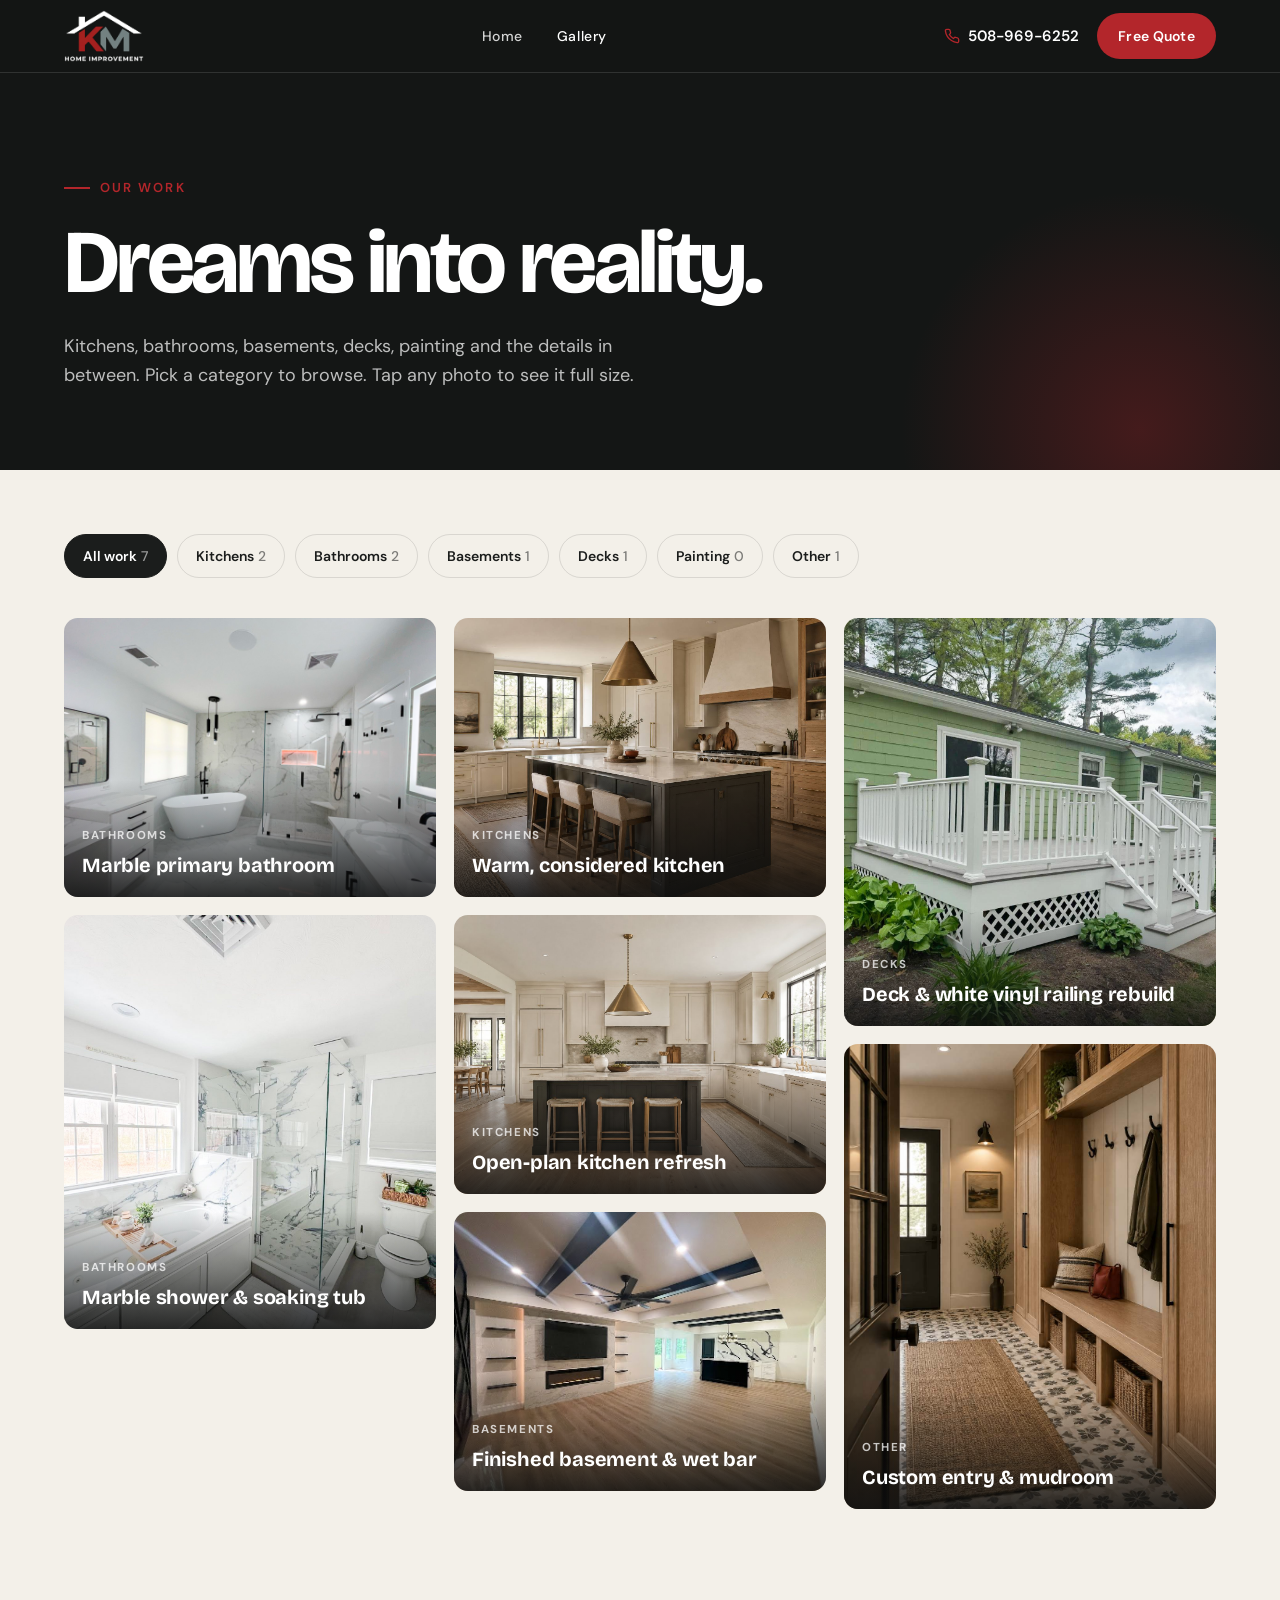
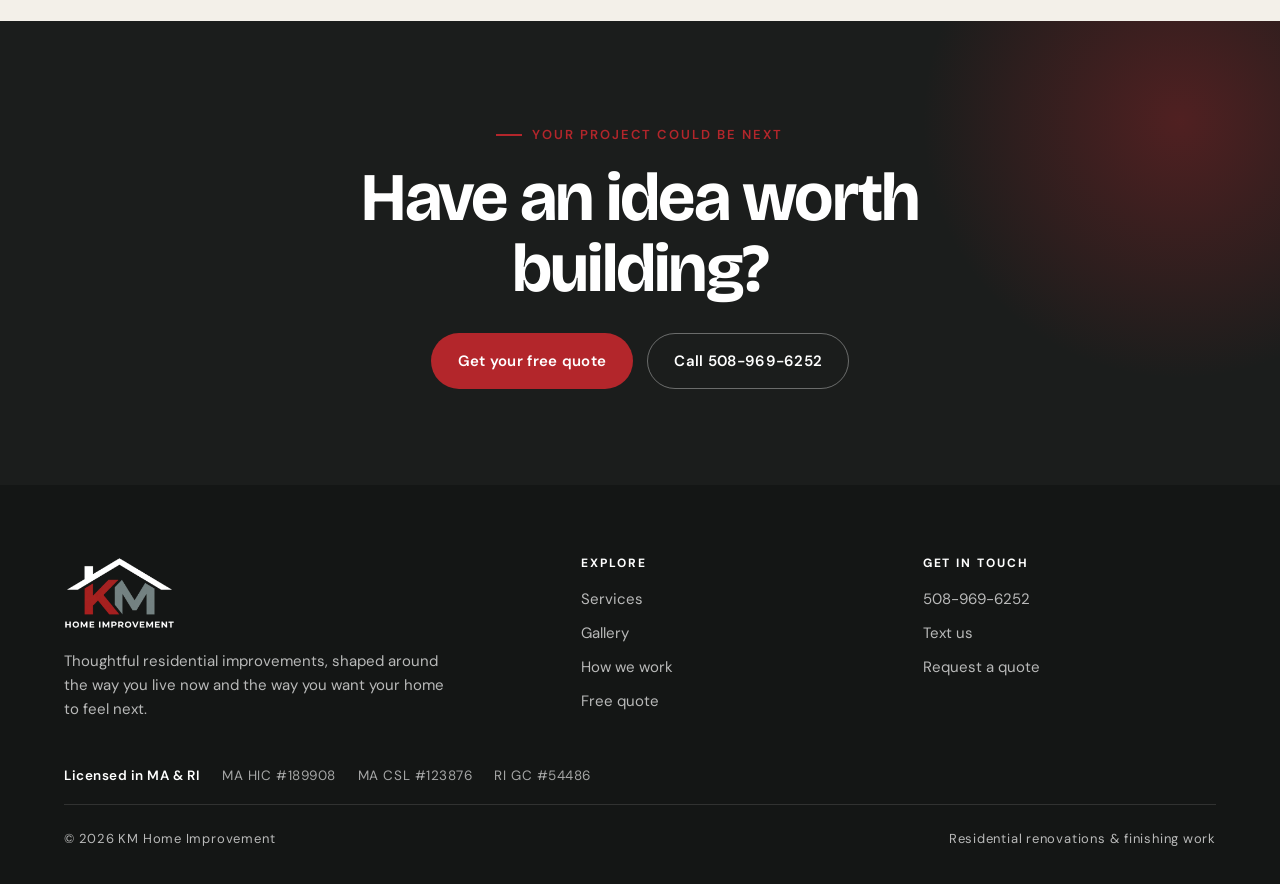
==== gallery.html @ 8348d156 "Add MA HIC/CSL and RI GC license numbers Co-Authored-By: Claude Opus 5.5 <noreply@anthropic.com> Cla" ====
<!doctype html>
<html lang="en">
<head>
  <meta charset="utf-8">
  <meta name="viewport" content="width=device-width, initial-scale=1">
  <title>Gallery | KM Home Improvement</title>
  <meta name="description" content="Our work: kitchens, bathrooms, basements, decks, painting and more by KM Home Improvement. Call 508-969-6252 for a free quote.">
  <meta property="og:title" content="Our Work | KM Home Improvement">
  <meta property="og:image" content="/images/kitchen.jpg">
  <meta name="theme-color" content="#141615">
  <link rel="icon" type="image/png" href="/images/favicon.png">
  <link rel="preconnect" href="https://fonts.googleapis.com">
  <link rel="preconnect" href="https://fonts.gstatic.com" crossorigin>
  <link href="https://fonts.googleapis.com/css2?family=Bricolage+Grotesque:opsz,wght@12..96,600;12..96,700&family=DM+Sans:opsz,wght@9..40,400;9..40,500;9..40,600;9..40,700&display=swap" rel="stylesheet">
  <link rel="stylesheet" href="/css/style.css?v=1103150948">
</head>
<body>

<header class="site-header always-solid">
  <div class="wrap nav">
    <a class="brand" href="/" aria-label="KM Home Improvement — home"><img src="/images/logo.png" alt="KM Home Improvement" width="760" height="493"></a>
    <ul class="nav-links">
      <li><a href="/">Home</a></li>
      <li><a href="/gallery" aria-current="page">Gallery</a></li>
    </ul>
    <div class="nav-cta">
      <a class="nav-phone" href="tel:+15089696252">
        <svg viewBox="0 0 24 24" fill="none" stroke="currentColor" stroke-width="2" stroke-linecap="round" stroke-linejoin="round"><path d="M22 16.9v3a2 2 0 0 1-2.2 2 19.8 19.8 0 0 1-8.6-3.1 19.5 19.5 0 0 1-6-6A19.8 19.8 0 0 1 2.1 4.2 2 2 0 0 1 4.1 2h3a2 2 0 0 1 2 1.7c.1.9.4 1.8.7 2.7a2 2 0 0 1-.5 2.1L8 9.8a16 16 0 0 0 6 6l1.3-1.3a2 2 0 0 1 2.1-.4c.9.3 1.8.6 2.7.7a2 2 0 0 1 1.7 2z"/></svg>
        <span>508-969-6252</span>
      </a>
      <a class="btn btn-red" href="/#quote">Free Quote</a>
    </div>
    <button class="menu-toggle" aria-label="Open menu" aria-expanded="false">
      <svg viewBox="0 0 24 24" fill="none" stroke="currentColor" stroke-width="2" stroke-linecap="round"><path d="M4 7h16M4 12h16M4 17h16"/></svg>
    </button>
  </div>
</header>

<main>
  <section class="page-hero">
    <div class="wrap">
      <span class="eyebrow">Our Work</span>
      <h1>Dreams into reality.</h1>
      <p>Kitchens, bathrooms, basements, decks, painting and the details in between. Pick a category to browse. Tap any photo to see it full size.</p>
    </div>
  </section>

  <section class="section" style="padding-top:64px">
    <div class="wrap">
      <div class="filters" id="filters" role="group" aria-label="Filter by project type"></div>
      <div class="gallery-grid" id="gallery-grid"></div>
    </div>
  </section>


  <section class="section quote" style="padding:96px 0">
    <div class="wrap" style="text-align:center;position:relative">
      <span class="eyebrow">Your Project Could Be Next</span>
      <h2 style="margin:16px auto 28px;max-width:16ch">Have an idea worth building?</h2>
      <div style="display:flex;gap:14px;justify-content:center;flex-wrap:wrap">
        <a class="btn btn-red" href="/#quote">Get your free quote</a>
        <a class="btn btn-ghost" href="tel:+15089696252">Call 508-969-6252</a>
      </div>
    </div>
  </section>
</main>

<footer class="site-footer">
  <div class="wrap">
    <div class="footer-grid">
      <div>
        <img src="/images/logo.png" alt="KM Home Improvement" width="760" height="493" loading="lazy">
        <p style="max-width:38ch">Thoughtful residential improvements, shaped around the way you live now and the way you want your home to feel next.</p>
      </div>
      <div>
        <h4>Explore</h4>
        <ul>
          <li><a href="/#services">Services</a></li>
          <li><a href="/gallery">Gallery</a></li>
          <li><a href="/#process">How we work</a></li>
          <li><a href="/#quote">Free quote</a></li>
        </ul>
      </div>
      <div>
        <h4>Get in touch</h4>
        <ul>
          <li><a href="tel:+15089696252">508-969-6252</a></li>
          <li><a href="sms:+15089696252">Text us</a></li>
          <li><a href="/#quote">Request a quote</a></li>
        </ul>
      </div>
    </div>
    <div class="footer-licenses">
      <span><strong>Licensed in MA &amp; RI</strong></span>
      <span>MA HIC #189908</span>
      <span>MA CSL #123876</span>
      <span>RI GC #54486</span>
    </div>
    <div class="footer-bottom">
      <span>&copy; <span data-year>2026</span> KM Home Improvement</span>
      <span>Residential renovations &amp; finishing work</span>
    </div>
  </div>
</footer>

<div class="mobile-bar">
  <a class="btn btn-ghost" href="tel:+15089696252">Call now</a>
  <a class="btn btn-red" href="/#quote">Free quote</a>
</div>

<div class="lightbox" id="lightbox" role="dialog" aria-modal="true" aria-label="Photo viewer">
  <button class="lb-btn lb-close" aria-label="Close"><svg viewBox="0 0 24 24" fill="none" stroke="currentColor" stroke-width="2" stroke-linecap="round"><path d="M6 6l12 12M18 6L6 18"/></svg></button>
  <button class="lb-btn lb-prev" aria-label="Previous photo"><svg viewBox="0 0 24 24" fill="none" stroke="currentColor" stroke-width="2" stroke-linecap="round" stroke-linejoin="round"><path d="M15 6l-6 6 6 6"/></svg></button>
  <figure><img src="" alt=""><figcaption></figcaption></figure>
  <button class="lb-btn lb-next" aria-label="Next photo"><svg viewBox="0 0 24 24" fill="none" stroke="currentColor" stroke-width="2" stroke-linecap="round" stroke-linejoin="round"><path d="M9 6l6 6-6 6"/></svg></button>
</div>

<script src="/js/site.js?v=1103150948"></script>
<script src="/js/gallery.js?v=1103150948"></script>
</body>
</html>
---- css/style.css ----
/* KM Home Improvement — shared styles */
:root {
  --ink: #1b1d1c;
  --ink-2: #2a2d2b;
  --charcoal: #141615;
  --cream: #f3f0e9;
  --cream-2: #e9e4d9;
  --paper: #fbfaf6;
  --red: #b3262b;
  --red-dark: #8f1d21;
  --steel: #6e7976;
  --muted: #5d625f;
  --line: rgba(27, 29, 28, 0.12);
  --line-dark: rgba(255, 255, 255, 0.12);
  --radius: 14px;
  --radius-lg: 22px;
  --shadow: 0 18px 40px -18px rgba(20, 22, 21, 0.35);
  --display: "Bricolage Grotesque", ui-sans-serif, system-ui, sans-serif;
  --body: "DM Sans", ui-sans-serif, system-ui, sans-serif;
  --wrap: 1200px;
}

*, *::before, *::after { box-sizing: border-box; }
html { scroll-behavior: smooth; -webkit-text-size-adjust: 100%; }
body {
  margin: 0;
  font-family: var(--body);
  font-size: 17px;
  line-height: 1.6;
  color: var(--ink);
  background: var(--cream);
  -webkit-font-smoothing: antialiased;
}
img { max-width: 100%; display: block; }
a { color: inherit; }
h1, h2, h3, h4 { font-family: var(--display); line-height: 1.05; letter-spacing: -0.025em; margin: 0; font-weight: 700; }
p { margin: 0; }
button { font: inherit; }
:focus-visible { outline: 3px solid var(--red); outline-offset: 3px; border-radius: 4px; }

.wrap { width: 100%; max-width: var(--wrap); margin: 0 auto; padding: 0 24px; }
.eyebrow {
  display: inline-flex; align-items: center; gap: 10px;
  font-size: 13px; font-weight: 600; letter-spacing: 0.16em; text-transform: uppercase;
  color: var(--red);
}
.eyebrow::before { content: ""; width: 26px; height: 2px; background: currentColor; }
.section { padding: 112px 0; }
.section-head { display: flex; justify-content: space-between; align-items: end; gap: 32px; margin-bottom: 56px; flex-wrap: wrap; }
.section-head h2 { font-size: clamp(36px, 5vw, 60px); margin-top: 14px; max-width: 14ch; }
.section-head p { max-width: 42ch; color: var(--muted); }
.accent { color: var(--red); }

/* Buttons */
.btn {
  display: inline-flex; align-items: center; justify-content: center; gap: 10px;
  padding: 15px 26px; border-radius: 999px; border: 1.5px solid transparent;
  font-weight: 600; font-size: 15px; letter-spacing: 0.02em; text-decoration: none;
  cursor: pointer; transition: background .2s, color .2s, border-color .2s, transform .2s;
  white-space: nowrap;
}
.btn:hover { transform: translateY(-1px); }
.btn svg { width: 18px; height: 18px; flex-shrink: 0; }
.btn-red { background: var(--red); color: #fff; }
.btn-red:hover { background: var(--red-dark); }
.btn-ghost { border-color: rgba(255,255,255,.35); color: #fff; }
.btn-ghost:hover { border-color: #fff; background: rgba(255,255,255,.08); }
.btn-dark { background: var(--ink); color: #fff; }
.btn-dark:hover { background: #000; }
.btn-line { border-color: var(--ink); color: var(--ink); }
.btn-line:hover { background: var(--ink); color: #fff; }

/* Header */
.site-header {
  position: fixed; inset: 0 0 auto 0; z-index: 50;
  transition: background .3s, box-shadow .3s, padding .3s;
  padding: 18px 0;
}
.site-header.solid, .site-header.always-solid {
  background: rgba(20, 22, 21, 0.94);
  backdrop-filter: blur(10px); -webkit-backdrop-filter: blur(10px);
  box-shadow: 0 1px 0 var(--line-dark);
  padding: 10px 0;
}
.nav { display: flex; align-items: center; justify-content: space-between; gap: 24px; }
.brand { display: flex; align-items: center; text-decoration: none; }
.brand img { height: 52px; width: auto; }
.nav-links { display: flex; align-items: center; gap: 34px; list-style: none; margin: 0; padding: 0; }
.nav-links a {
  color: rgba(255,255,255,.82); text-decoration: none; font-size: 14px; font-weight: 500;
  letter-spacing: .04em; transition: color .2s;
}
.nav-links a:hover, .nav-links a[aria-current="page"] { color: #fff; }
.nav-cta { display: flex; align-items: center; gap: 18px; }
.nav-phone { color: #fff; text-decoration: none; font-weight: 600; font-size: 15px; display: flex; align-items: center; gap: 8px; }
.nav-phone svg { width: 16px; height: 16px; color: var(--red); }
.nav-cta .btn { padding: 11px 20px; font-size: 14px; }
.menu-toggle {
  display: none; background: none; border: 0; color: #fff; padding: 8px; cursor: pointer;
}
.menu-toggle svg { width: 28px; height: 28px; }

/* Hero */
.hero {
  position: relative; min-height: clamp(640px, 56.25vw, 100svh); display: flex; align-items: flex-end;
  color: #fff; background: var(--charcoal); overflow: hidden; isolation: isolate;
}
.hero-bg { position: absolute; inset: 0; z-index: -2; }
.hero-bg { background: #000 url(/images/film-poster.jpg) center / cover no-repeat; }
.hero-video { width: 100%; height: 100%; object-fit: cover; object-position: 50% 50%; display: block; filter: brightness(.82) saturate(.85); }
.hero::before {
  content: ""; position: absolute; inset: 0; z-index: -1;
  background:
    linear-gradient(90deg, rgba(14,15,15,.9) 0%, rgba(14,15,15,.72) 40%, rgba(14,15,15,.25) 75%, rgba(14,15,15,.15) 100%),
    linear-gradient(0deg, rgba(14,15,15,.9) 0%, rgba(14,15,15,0) 45%),
    linear-gradient(180deg, rgba(14,15,15,.6) 0%, rgba(14,15,15,0) 20%),
    rgba(14,15,15,.25);
  pointer-events: none;
}
.hero-inner { padding-top: 160px; padding-bottom: 56px; position: relative; z-index: 1; }
.hero h1 { font-size: clamp(44px, 7vw, 100px); max-width: 12.5ch; margin: 22px 0 26px; letter-spacing: -0.04em; }
.hero-lede { font-size: clamp(17px, 1.6vw, 20px); max-width: 46ch; color: rgba(255,255,255,.8); }
.hero-actions { display: flex; flex-wrap: wrap; gap: 14px; margin-top: 38px; }
.hero-strip {
  margin-top: 72px; padding-top: 26px; border-top: 1px solid var(--line-dark);
  display: grid; grid-template-columns: repeat(5, 1fr); gap: 16px;
}
.hero-strip span { font-size: 13px; font-weight: 600; letter-spacing: .14em; text-transform: uppercase; color: rgba(255,255,255,.7); display: flex; align-items: center; gap: 10px; }
.hero-strip span::before { content: ""; width: 6px; height: 6px; background: var(--red); transform: rotate(45deg); flex-shrink: 0; }

/* Services */
.services { background: var(--cream); }
.service-grid { display: grid; grid-template-columns: repeat(3, 1fr); gap: 22px; }
.service {
  position: relative; border-radius: var(--radius-lg); overflow: hidden; background: var(--ink);
  color: #fff; min-height: 420px; display: flex; flex-direction: column; justify-content: flex-end;
  text-decoration: none; isolation: isolate;
}
.service img { position: absolute; inset: 0; width: 100%; height: 100%; object-fit: cover; z-index: -2; transition: transform .7s cubic-bezier(.2,.7,.2,1); }
.service::after { content: ""; position: absolute; inset: 0; z-index: -1; background: linear-gradient(0deg, rgba(14,15,15,.92) 0%, rgba(14,15,15,.35) 55%, rgba(14,15,15,.05) 100%); }
.service:hover img { transform: scale(1.06); }
.service-body { padding: 28px; }
.service-num { font-family: var(--display); font-size: 13px; color: #fff; font-weight: 700; letter-spacing: .12em; display: inline-flex; align-items: center; gap: 8px; }
.service-num::before { content: ""; width: 18px; height: 2px; background: var(--red); }
.service h3 { font-size: 28px; margin: 8px 0 10px; }
.service p { color: rgba(255,255,255,.78); font-size: 15.5px; max-width: 34ch; }
.service-noimg { background: var(--ink-2); }
.service-noimg::before {
  content: ""; position: absolute; inset: 0; z-index: -1; opacity: .5;
  background-image: repeating-linear-gradient(135deg, rgba(255,255,255,.05) 0 1px, transparent 1px 22px);
}
.service-noimg .service-icon { position: absolute; top: 28px; left: 28px; width: 52px; height: 52px; border-radius: 50%; background: var(--red); display: grid; place-items: center; }
.service-noimg .service-icon svg { width: 24px; height: 24px; }

/* Before / after */
.transform { background: var(--charcoal); color: #fff; }
.transform .section-head p { color: rgba(255,255,255,.7); }
.ba-grid { display: grid; grid-template-columns: 1.35fr 1fr; gap: 56px; align-items: center; }
.ba {
  position: relative; aspect-ratio: 4 / 3; border-radius: var(--radius-lg); overflow: hidden;
  user-select: none; -webkit-user-select: none; touch-action: pan-y; background: #000;
  --pos: 50%;
}
.ba img { position: absolute; inset: 0; width: 100%; height: 100%; object-fit: cover; pointer-events: none; }
.ba .ba-after { clip-path: inset(0 0 0 var(--pos)); }
.ba-handle {
  position: absolute; top: 0; bottom: 0; left: var(--pos); width: 2px; background: #fff;
  transform: translateX(-1px); pointer-events: none;
}
.ba-knob {
  position: absolute; top: 50%; left: 50%; width: 52px; height: 52px; border-radius: 50%;
  transform: translate(-50%, -50%); background: var(--red); display: grid; place-items: center;
  box-shadow: 0 6px 22px rgba(0,0,0,.4);
}
.ba-knob svg { width: 24px; height: 24px; color: #fff; }
.ba-label {
  position: absolute; top: 18px; padding: 6px 12px; border-radius: 999px; font-size: 12px; font-weight: 700;
  letter-spacing: .14em; text-transform: uppercase; background: rgba(14,15,15,.7); color: #fff; pointer-events: none;
}
.ba-label.before { left: 18px; }
.ba-label.after { right: 18px; background: var(--red); }
.ba input[type=range] {
  position: absolute; inset: 0; width: 100%; height: 100%; opacity: 0; cursor: ew-resize; margin: 0;
}
.ba-copy h3 { font-size: clamp(30px, 3.4vw, 44px); margin: 16px 0 18px; }
.ba-copy p { color: rgba(255,255,255,.72); margin-bottom: 28px; }
.ba-copy ul { list-style: none; padding: 0; margin: 0 0 34px; display: grid; gap: 12px; }
.ba-copy li { display: flex; gap: 12px; align-items: flex-start; color: rgba(255,255,255,.88); }
.ba-copy li svg { width: 20px; height: 20px; color: var(--red); flex-shrink: 0; margin-top: 3px; }

/* Process */
.process { background: var(--paper); }
.steps { display: grid; grid-template-columns: repeat(4, 1fr); gap: 0; border-top: 1px solid var(--line); }
.step { padding: 34px 28px 10px 0; position: relative; }
.step + .step { padding-left: 28px; border-left: 1px solid var(--line); }
.step-num { font-family: var(--display); font-size: 64px; font-weight: 700; color: var(--cream-2); line-height: 1; letter-spacing: -0.04em; }
.step h3 { font-size: 22px; margin: 18px 0 10px; }
.step p { color: var(--muted); font-size: 15.5px; }

/* Work strip */
.work-strip { background: var(--cream); }
.work-grid { display: grid; grid-template-columns: 2fr 1fr 1fr; grid-template-rows: 260px 260px; gap: 16px; }
.work-grid a { position: relative; border-radius: var(--radius); overflow: hidden; display: block; }
.work-grid a:first-child { grid-row: span 2; }
.work-grid img { width: 100%; height: 100%; object-fit: cover; transition: transform .7s cubic-bezier(.2,.7,.2,1); }
.work-grid a:hover img { transform: scale(1.05); }
.work-grid span {
  position: absolute; left: 14px; bottom: 14px; padding: 7px 13px; border-radius: 999px;
  background: rgba(251,250,246,.94); font-size: 12.5px; font-weight: 700; letter-spacing: .1em; text-transform: uppercase;
}

/* Quote */
.quote { background: var(--ink); color: #fff; position: relative; overflow: hidden; }
.quote::before {
  content: ""; position: absolute; right: -180px; top: -180px; width: 560px; height: 560px; border-radius: 50%;
  background: radial-gradient(circle, rgba(179,38,43,.35), transparent 65%);
}
.quote-grid { display: grid; grid-template-columns: 1fr 1.1fr; gap: 72px; position: relative; }
.quote h2 { font-size: clamp(40px, 5.4vw, 68px); margin: 16px 0 22px; max-width: 12ch; }
.quote-lede { color: rgba(255,255,255,.72); max-width: 40ch; margin-bottom: 40px; }
.contact-list { display: grid; gap: 14px; }
.contact-item {
  display: flex; align-items: center; gap: 16px; padding: 18px 20px; border-radius: var(--radius);
  border: 1px solid var(--line-dark); text-decoration: none; transition: border-color .2s, background .2s;
}
a.contact-item:hover { border-color: rgba(255,255,255,.4); background: rgba(255,255,255,.04); }
.contact-icon { width: 46px; height: 46px; border-radius: 50%; background: var(--red); display: grid; place-items: center; flex-shrink: 0; }
.contact-icon svg { width: 20px; height: 20px; }
.contact-item small { display: block; font-size: 12px; letter-spacing: .14em; text-transform: uppercase; color: rgba(255,255,255,.55); font-weight: 600; }
.contact-item strong { font-size: 19px; font-weight: 600; }

.form-card { background: var(--paper); color: var(--ink); border-radius: var(--radius-lg); padding: 38px; box-shadow: var(--shadow); }
.form-card h3 { font-size: 26px; margin-bottom: 6px; }
.form-card > p { color: var(--muted); font-size: 15px; margin-bottom: 26px; }
.form-row { display: grid; grid-template-columns: 1fr 1fr; gap: 14px; }
.field { display: grid; gap: 6px; margin-bottom: 14px; }
.field label { font-size: 13px; font-weight: 600; letter-spacing: .04em; }
.field input, .field select, .field textarea {
  font: inherit; font-size: 16px; padding: 13px 14px; border-radius: 10px; border: 1.5px solid var(--line);
  background: #fff; color: var(--ink); width: 100%; transition: border-color .2s;
}
.field textarea { min-height: 120px; resize: vertical; }
.field input:focus, .field select:focus, .field textarea:focus { outline: none; border-color: var(--red); }
.form-card .btn { width: 100%; margin-top: 6px; padding: 17px; }
.form-note { font-size: 13px; color: var(--muted); margin-top: 14px; text-align: center; }
.form-status { margin-top: 14px; padding: 14px; border-radius: 10px; background: var(--cream); font-size: 15px; display: none; }
.form-status.show { display: block; }

/* Footer */
.site-footer { background: var(--charcoal); color: rgba(255,255,255,.7); padding: 72px 0 34px; font-size: 15px; }
.footer-grid { display: grid; grid-template-columns: 1.6fr 1fr 1fr; gap: 48px; }
.footer-grid img { height: 72px; width: auto; margin-bottom: 20px; }
.footer-grid h4 { font-family: var(--body); font-size: 12px; letter-spacing: .16em; text-transform: uppercase; color: #fff; margin-bottom: 18px; font-weight: 700; }
.footer-grid ul { list-style: none; margin: 0; padding: 0; display: grid; gap: 10px; }
.footer-grid a { text-decoration: none; transition: color .2s; }
.footer-grid a:hover { color: #fff; }
.footer-bottom { margin-top: 56px; padding-top: 24px; border-top: 1px solid var(--line-dark); display: flex; justify-content: space-between; gap: 16px; flex-wrap: wrap; font-size: 13px; letter-spacing: .06em; }

/* Sticky mobile call bar */
.mobile-bar { display: none; }

/* Page hero (gallery) */
.page-hero { background: var(--charcoal); color: #fff; padding: 170px 0 80px; position: relative; overflow: hidden; }
.page-hero::after {
  content: ""; position: absolute; right: -120px; bottom: -220px; width: 520px; height: 520px; border-radius: 50%;
  background: radial-gradient(circle, rgba(179,38,43,.3), transparent 65%);
}
.page-hero h1 { font-size: clamp(48px, 7vw, 96px); margin: 18px 0 22px; letter-spacing: -0.04em; }
.page-hero p { color: rgba(255,255,255,.72); max-width: 52ch; font-size: 18px; }

/* Gallery */
.filters { display: flex; flex-wrap: wrap; gap: 10px; margin-bottom: 40px; }
.filter {
  border: 1.5px solid var(--line); background: transparent; padding: 10px 18px; border-radius: 999px;
  font-size: 14px; font-weight: 600; cursor: pointer; color: var(--ink); transition: all .2s;
}
.filter:hover { border-color: var(--ink); }
.filter[aria-pressed="true"] { background: var(--ink); border-color: var(--ink); color: #fff; }
.filter .count { opacity: .55; margin-left: 4px; font-weight: 500; }
.gallery-grid { columns: 3 320px; column-gap: 18px; }
.g-item {
  break-inside: avoid; margin: 0 0 18px; border-radius: var(--radius); overflow: hidden; position: relative;
  background: var(--ink); cursor: zoom-in; display: block; width: 100%; border: 0; padding: 0; text-align: left;
}
.g-item img { width: 100%; height: auto; transition: transform .7s cubic-bezier(.2,.7,.2,1), opacity .3s; }
.g-item:hover img { transform: scale(1.04); opacity: .9; }
.g-cap {
  position: absolute; left: 0; right: 0; bottom: 0; padding: 40px 18px 16px; color: #fff;
  background: linear-gradient(0deg, rgba(14,15,15,.85), transparent);
}
.g-cap small { font-size: 11.5px; letter-spacing: .14em; text-transform: uppercase; color: rgba(255,255,255,.75); font-weight: 700; }
.g-cap strong { display: block; font-family: var(--display); font-size: 20px; letter-spacing: -0.01em; margin-top: 2px; }
.g-empty {
  break-inside: avoid; margin: 0 0 18px; border-radius: var(--radius); border: 1.5px dashed rgba(27,29,28,.25);
  padding: 44px 26px; text-align: center; color: var(--muted); background: var(--paper);
}
.g-empty strong { display: block; font-family: var(--display); color: var(--ink); font-size: 22px; margin-bottom: 6px; }
.g-empty svg { width: 36px; height: 36px; color: var(--red); margin: 0 auto 14px; }
.ba-section { background: var(--paper); }
.ba-pair { display: grid; grid-template-columns: 1fr 1fr; gap: 28px; }
.ba-pair h3 { font-size: 22px; margin-top: 16px; }
.ba-feature { grid-column: 1 / -1; }
.ba-feature .ba { aspect-ratio: 16 / 10; }
@media (max-width: 860px) { .ba-feature .ba { aspect-ratio: 4 / 3; } }

/* Lightbox */
.lightbox {
  position: fixed; inset: 0; z-index: 100; background: rgba(10,11,11,.94); display: none;
  align-items: center; justify-content: center; padding: 60px 70px;
}
.lightbox.open { display: flex; }
.lightbox figure { margin: 0; max-width: 100%; max-height: 100%; display: flex; flex-direction: column; align-items: center; }
.lightbox img { max-width: 100%; max-height: calc(100vh - 160px); object-fit: contain; border-radius: 8px; }
.lightbox figcaption { color: #fff; margin-top: 16px; text-align: center; }
.lightbox figcaption small { display: block; color: rgba(255,255,255,.6); font-size: 12px; letter-spacing: .14em; text-transform: uppercase; font-weight: 700; }
.lb-btn {
  position: absolute; background: rgba(255,255,255,.1); border: 0; color: #fff; width: 50px; height: 50px;
  border-radius: 50%; cursor: pointer; display: grid; place-items: center; transition: background .2s;
}
.lb-btn:hover { background: var(--red); }
.lb-btn svg { width: 22px; height: 22px; }
.lb-close { top: 18px; right: 18px; }
.lb-prev { left: 14px; top: 50%; transform: translateY(-50%); }
.lb-next { right: 14px; top: 50%; transform: translateY(-50%); }

/* Reveal on scroll */
.reveal { opacity: 0; transform: translateY(24px); transition: opacity .8s ease, transform .8s cubic-bezier(.2,.7,.2,1); }
.reveal.in { opacity: 1; transform: none; }
@media (prefers-reduced-motion: reduce) {
  .reveal { opacity: 1; transform: none; transition: none; }
  html { scroll-behavior: auto; }
}

/* Responsive */
@media (max-width: 1020px) {
  .service-grid { grid-template-columns: 1fr 1fr; }
  .ba-grid, .quote-grid { grid-template-columns: 1fr; gap: 44px; }
  .steps { grid-template-columns: 1fr 1fr; }
  .step:nth-child(3) { border-left: 0; padding-left: 0; }
  .step:nth-child(n+3) { border-top: 1px solid var(--line); }
  .hero-strip { grid-template-columns: repeat(3, 1fr); }
  .nav-phone span { display: none; }
}
@media (max-width: 860px) {
  .nav-links, .nav-cta .btn, .nav-phone { display: none; }
  .menu-toggle { display: block; }
  .nav.open .nav-links {
    display: flex; flex-direction: column; align-items: flex-start; gap: 0;
    position: absolute; top: 100%; left: 0; right: 0; background: var(--charcoal);
    padding: 8px 24px 24px; border-bottom: 1px solid var(--line-dark);
  }
  .nav.open .nav-links li { width: 100%; }
  .nav.open .nav-links a { display: block; padding: 16px 0; font-size: 18px; border-bottom: 1px solid var(--line-dark); }
  .site-header.menu-open { background: var(--charcoal); }
  .work-grid { grid-template-columns: 1fr 1fr; grid-template-rows: 280px 200px 200px; }
  .work-grid a:first-child { grid-column: span 2; grid-row: auto; }
  .footer-grid { grid-template-columns: 1fr 1fr; }
  .footer-grid > div:first-child { grid-column: span 2; }
  .ba-pair { grid-template-columns: 1fr; }
  .mobile-bar {
    display: grid; grid-template-columns: 1fr 1fr; gap: 10px; position: fixed; left: 0; right: 0; bottom: 0; z-index: 60;
    padding: 10px 16px calc(10px + env(safe-area-inset-bottom)); background: rgba(20,22,21,.96);
    backdrop-filter: blur(10px); -webkit-backdrop-filter: blur(10px); border-top: 1px solid var(--line-dark);
  }
  .mobile-bar .btn { padding: 13px 10px; font-size: 14.5px; }
  body { padding-bottom: 76px; }
  .lightbox { padding: 70px 12px; }
  .lb-prev, .lb-next { top: auto; bottom: 14px; transform: none; }
}
@media (max-width: 600px) {
  body { font-size: 16px; }
  .wrap { padding: 0 16px; }
  .section { padding: 80px 0; }
  .section-head { margin-bottom: 36px; }
  .service-grid { grid-template-columns: 1fr; }
  .service { min-height: 340px; }
  .hero-inner { padding-top: 120px; padding-bottom: 40px; }
  .hero h1 { font-size: 40px; }
  .hero-actions .btn { flex: 1 1 100%; }
  .hero-strip { grid-template-columns: 1fr 1fr; margin-top: 48px; }
  .steps { grid-template-columns: 1fr; }
  .step, .step + .step { padding: 28px 0 8px; border-left: 0; border-top: 1px solid var(--line); }
  .steps { border-top: 0; }
  .form-row { grid-template-columns: 1fr; gap: 0; }
  .form-card { padding: 26px 20px; }
  .brand img { height: 44px; }
  .footer-grid { grid-template-columns: 1fr; }
  .footer-grid > div:first-child { grid-column: auto; }
  .page-hero { padding: 130px 0 60px; }
  .work-grid { grid-template-rows: 240px 160px 160px; gap: 10px; }
}

/* Gallery before/after list */
.ba-wrap { margin-bottom: 56px; }
.ba-wrap-head { display: flex; align-items: baseline; justify-content: space-between; gap: 16px; margin-bottom: 20px; flex-wrap: wrap; }
.ba-wrap-head p { color: var(--muted); font-size: 15px; }
.ba-list { display: grid; grid-template-columns: 1fr 1fr; gap: 28px; }
.ba-item h3 { font-size: 22px; margin-top: 14px; }
.ba-item h3 small { display: block; font-family: var(--body); font-size: 12px; letter-spacing: .14em; text-transform: uppercase; color: var(--red); font-weight: 700; margin-bottom: 4px; }
.ba-list .ba-feature { grid-column: 1 / -1; }
.ba-list .ba-feature .ba { aspect-ratio: 16 / 10; }
@media (max-width: 860px) { .ba-list { grid-template-columns: 1fr; } .ba-list .ba-feature .ba { aspect-ratio: 4 / 3; } }

/* Hero video controls */
.film-toggle {
  position: absolute; right: 24px; bottom: 24px; z-index: 3; width: 44px; height: 44px; border-radius: 50%; border: 0;
  background: rgba(14,15,15,.5); color: #fff; display: grid; place-items: center; cursor: pointer;
  backdrop-filter: blur(6px); -webkit-backdrop-filter: blur(6px); transition: background .2s, opacity .3s; opacity: .7;
}
.film-toggle:hover, .film-toggle:focus-visible { background: var(--red); opacity: 1; }
.film-toggle svg { width: 18px; height: 18px; }
.film-toggle .i-play, .film-frame.paused .film-toggle .i-pause { display: none; }
.film-frame.paused .film-toggle .i-play { display: block; }

/* Phones & small tablets: show the whole video uncropped, text underneath */
@media (max-width: 860px) {
  .hero { display: block; min-height: 0; }
  .hero::before { display: none; }
  .hero-bg { position: relative; inset: auto; z-index: 0; margin-top: 64px; aspect-ratio: 16 / 9; }
  .hero-bg::after { content: ""; position: absolute; inset: auto 0 0 0; height: 30%; background: linear-gradient(0deg, var(--charcoal), transparent); pointer-events: none; }
  .hero-video { object-fit: contain; }
  .hero-inner { padding-top: 28px; padding-bottom: 48px; }
  .film-toggle { right: 12px; bottom: auto; top: calc(64px + 12px); width: 36px; height: 36px; }
  .site-header:not(.solid) { background: var(--charcoal); }
}

/* Licenses */
.license-badge { display: flex; align-items: center; gap: 14px; margin-top: 22px; color: rgba(255,255,255,.85); }
.license-icon { width: 46px; height: 46px; border-radius: 50%; border: 1.5px solid rgba(255,255,255,.25); display: grid; place-items: center; flex-shrink: 0; color: var(--red); }
.license-icon svg { width: 22px; height: 22px; }
.license-badge strong { display: block; font-size: 15.5px; font-weight: 600; color: #fff; }
.license-badge small { display: block; font-size: 13.5px; color: rgba(255,255,255,.6); letter-spacing: .02em; margin-top: 2px; }
.footer-licenses { margin-top: 44px; display: flex; flex-wrap: wrap; gap: 8px 22px; font-size: 13.5px; letter-spacing: .04em; color: rgba(255,255,255,.62); }
.footer-licenses strong { color: #fff; font-weight: 600; }
.footer-licenses + .footer-bottom { margin-top: 18px; }
.license-badge small span + span::before { content: "\00b7"; margin: 0 7px; }
@media (max-width: 860px) {
  .license-badge { align-items: flex-start; }
  .license-badge small span { display: block; }
  .license-badge small span + span::before { content: none; }
}

/* ===== Phone-only layout ===== */
.phone-only { display: none; }
video::-webkit-media-controls-start-playback-button { display: none !important; -webkit-appearance: none; }
video::-webkit-media-controls { display: none !important; }
@media (max-width: 860px) {
  .desk-only { display: none !important; }
  .phone-only { display: block; }

  /* Header a fixed 64px tall so the video sits right under it */
  .site-header, .site-header.solid { padding: 10px 0; }
  .nav { height: 44px; }
  .menu-toggle svg { display: block; }
  .brand img { height: 44px; }
  .film-toggle { top: calc(64px + 56.25vw - 46px); right: 10px; width: 36px; height: 36px; }

  /* Services: compact tappable list */
  .services.section { padding: 64px 0; }
  .services .section-head { margin-bottom: 20px; }
  .service-grid { display: block; border-top: 1px solid var(--line); }
  .service {
    min-height: 0; background: none; color: var(--ink); border-radius: 0; overflow: visible;
    border-bottom: 1px solid var(--line); flex-direction: row; justify-content: flex-start;
  }
  .service img, .service p, .service-noimg .service-icon, .service-noimg::before { display: none; }
  .service::after {
    content: ""; position: static; inset: auto; z-index: auto; background: none;
    width: 9px; height: 9px; border-top: 2px solid var(--red); border-right: 2px solid var(--red);
    transform: rotate(45deg); margin: auto 6px auto auto; flex-shrink: 0;
  }
  .service-body { padding: 17px 0; display: flex; align-items: center; gap: 14px; }
  .service-num { color: var(--red); font-size: 13px; }
  .service-num::before { display: none; }
  .service h3 { font-size: 19px; margin: 0; letter-spacing: -0.01em; }
  .service:active { background: var(--cream-2); }

  /* Before/after: tighter copy */
  .transform.section { padding: 56px 0 64px; }
  .ba-grid { gap: 26px; }
  .ba-copy h3 { font-size: 30px; margin: 10px 0 8px; }
  .ba-copy p { margin-bottom: 20px; font-size: 16px; }

  /* How we work: compact numbered list */
  .process.section { padding: 64px 0; }
  .process .section-head { margin-bottom: 18px; }
  .steps { grid-template-columns: 1fr; border-top: 1px solid var(--line); }
  .step, .step + .step, .step:nth-child(3), .step:nth-child(n+3) {
    padding: 14px 0; border-left: 0; border-top: 0; border-bottom: 1px solid var(--line);
    display: grid; grid-template-columns: 34px 1fr; column-gap: 8px; align-items: baseline;
  }
  .step-num { font-size: 15px; color: var(--red); letter-spacing: 0; grid-row: span 2; }
  .step h3 { font-size: 18px; margin: 0 0 2px; }
  .step p { font-size: 14.5px; grid-column: 2; }
}

[hidden] { display: none !important; }
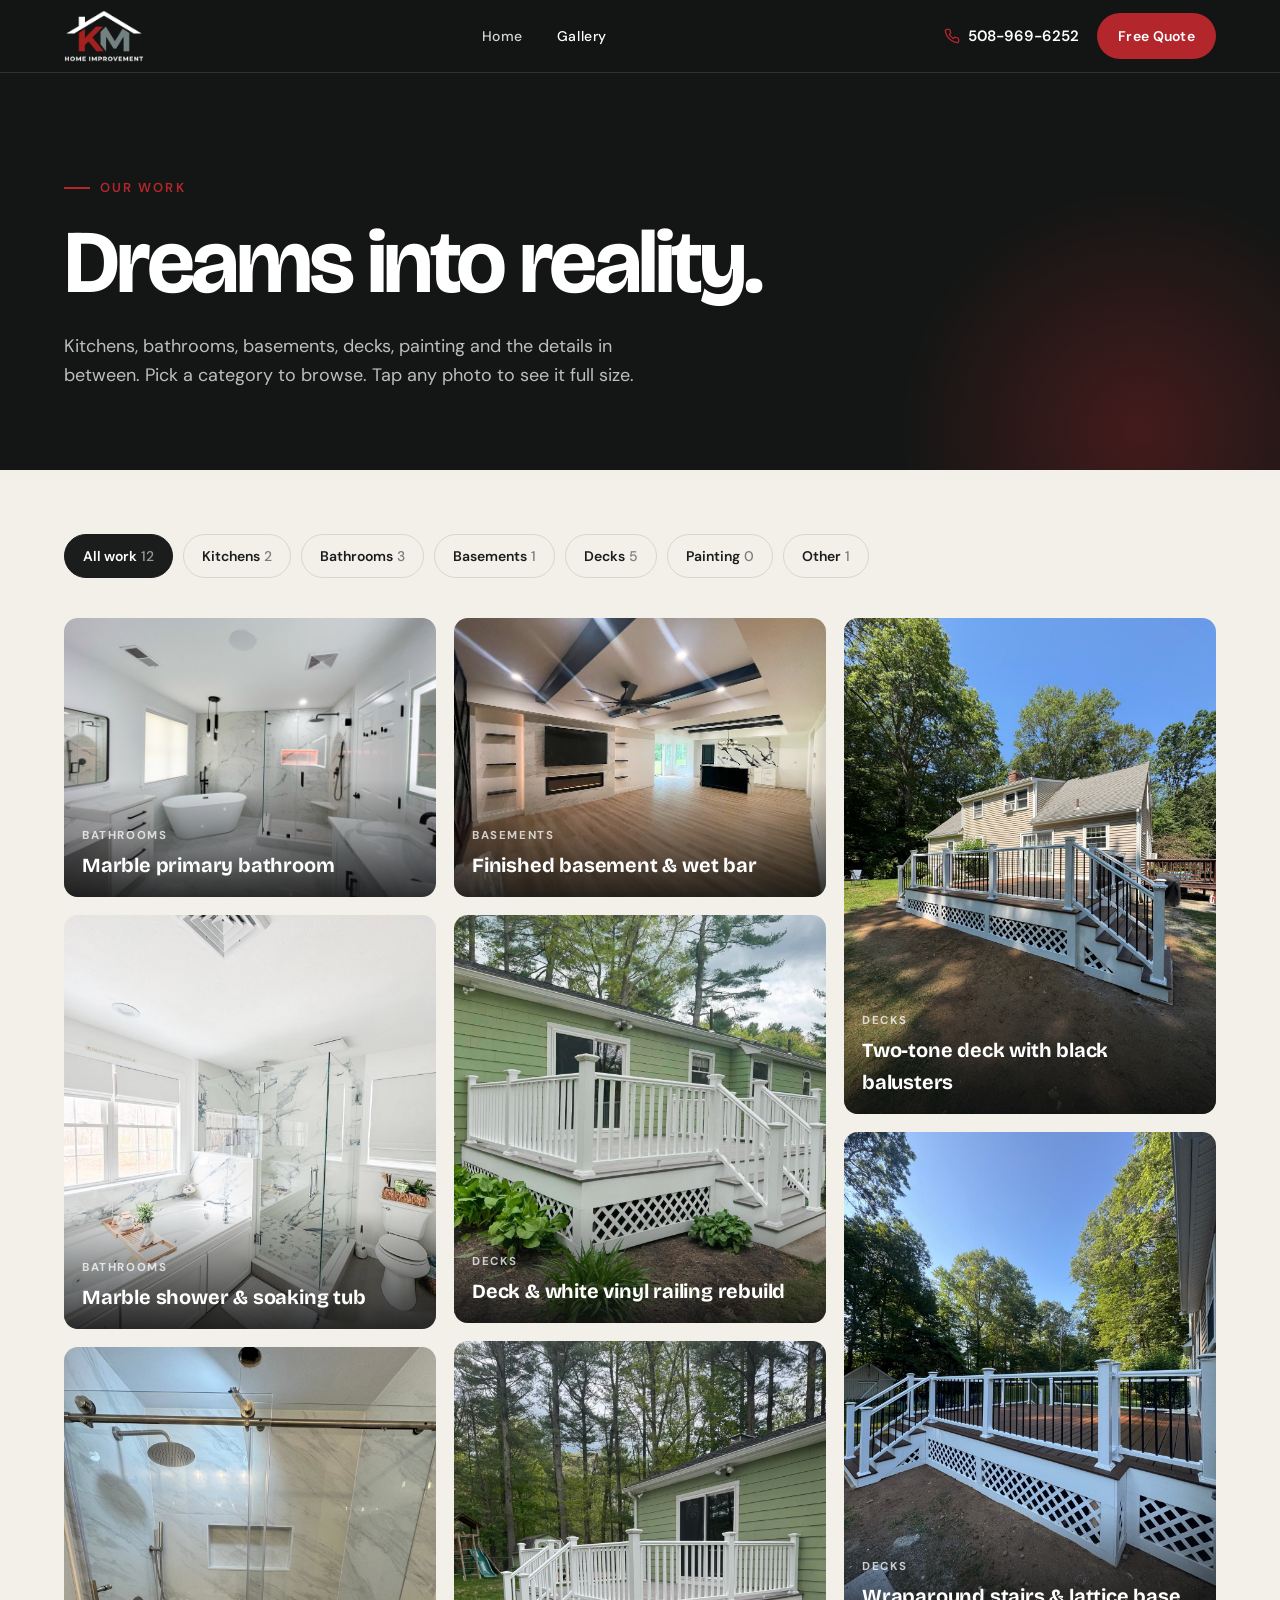
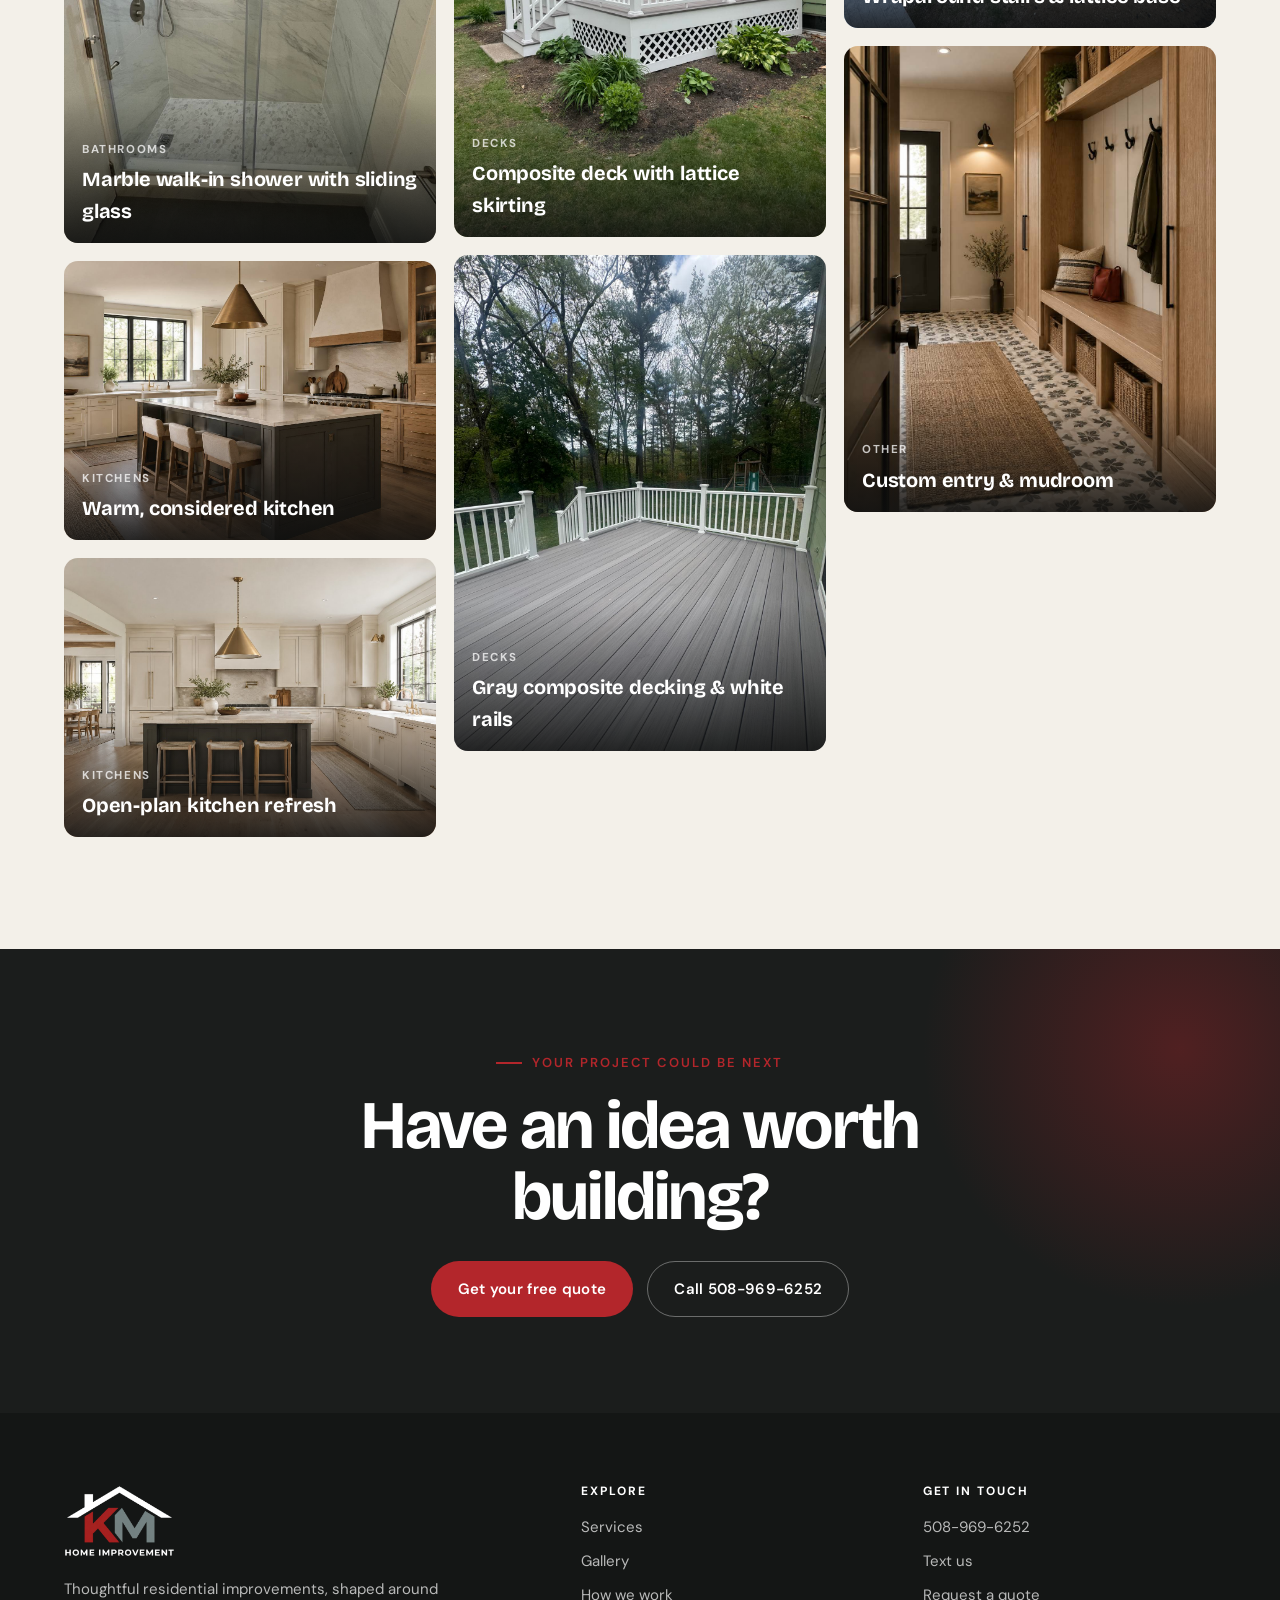
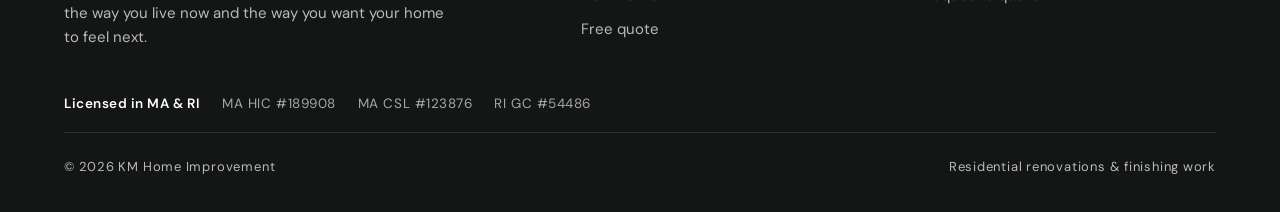
==== commit 9456f7a4: "Add real deck and bathroom photos to gallery Co-Authored-By: Claude Opus 5.5 <noreply@anthropic.com>" ====
--- a/gallery.html
+++ b/gallery.html
@@ -12,7 +12,9 @@
   <link rel="preconnect" href="https://fonts.googleapis.com">
   <link rel="preconnect" href="https://fonts.gstatic.com" crossorigin>
   <link href="https://fonts.googleapis.com/css2?family=Bricolage+Grotesque:opsz,wght@12..96,600;12..96,700&family=DM+Sans:opsz,wght@9..40,400;9..40,500;9..40,600;9..40,700&display=swap" rel="stylesheet">
-  <link rel="stylesheet" href="/css/style.css?v=1103150948">
+  <link rel="stylesheet" href="/css/style.css?v=1103160652">
+  <script>window.va=window.va||function(){(window.vaq=window.vaq||[]).push(arguments)};</script>
+  <script defer src="/_vercel/insights/script.js"></script>
 </head>
 <body>
 
@@ -115,7 +117,7 @@
   <button class="lb-btn lb-next" aria-label="Next photo"><svg viewBox="0 0 24 24" fill="none" stroke="currentColor" stroke-width="2" stroke-linecap="round" stroke-linejoin="round"><path d="M9 6l6 6-6 6"/></svg></button>
 </div>
 
-<script src="/js/site.js?v=1103150948"></script>
-<script src="/js/gallery.js?v=1103150948"></script>
+<script src="/js/site.js?v=1103160652"></script>
+<script src="/js/gallery.js?v=1103160652"></script>
 </body>
 </html>
--- a/css/style.css
+++ b/css/style.css
@@ -121,6 +121,17 @@
 .hero h1 { font-size: clamp(44px, 7vw, 100px); max-width: 12.5ch; margin: 22px 0 26px; letter-spacing: -0.04em; }
 .hero-lede { font-size: clamp(17px, 1.6vw, 20px); max-width: 46ch; color: rgba(255,255,255,.8); }
 .hero-actions { display: flex; flex-wrap: wrap; gap: 14px; margin-top: 38px; }
+.hero-license {
+  display: inline-flex; align-items: center; flex-wrap: wrap; gap: 6px 12px; margin-top: 22px;
+  padding: 9px 16px 9px 12px; border-radius: 999px;
+  background: rgba(14,15,15,.42); border: 1px solid rgba(255,255,255,.18);
+  -webkit-backdrop-filter: blur(6px); backdrop-filter: blur(6px);
+  font-size: 12.5px; letter-spacing: .05em; color: rgba(255,255,255,.72);
+}
+.hero-license svg { width: 17px; height: 17px; color: #fff; background: var(--red); border-radius: 50%; padding: 3px; box-sizing: content-box; flex-shrink: 0; }
+.hero-license .hl-title { font-weight: 700; text-transform: uppercase; letter-spacing: .12em; font-size: 11.5px; color: #fff; }
+.hero-license .hl-nums { display: inline-flex; flex-wrap: wrap; gap: 2px 0; padding-left: 12px; border-left: 1px solid rgba(255,255,255,.22); }
+.hero-license .hl-nums span + span::before { content: "\00b7"; margin: 0 7px; color: rgba(255,255,255,.4); }
 .hero-strip {
   margin-top: 72px; padding-top: 26px; border-top: 1px solid var(--line-dark);
   display: grid; grid-template-columns: repeat(5, 1fr); gap: 16px;
@@ -495,3 +506,10 @@
 }
 
 [hidden] { display: none !important; }
+
+/* Hero license line — phone */
+@media (max-width: 860px) {
+  .hero-license { border-radius: 14px; padding: 10px 14px; gap: 6px 10px; margin-top: 18px; }
+  .hero-license .hl-nums { flex-basis: 100%; flex-wrap: nowrap; white-space: nowrap; padding-left: 0; border-left: 0; font-size: 11.5px; letter-spacing: .01em; }
+  .hero-license .hl-nums span + span::before { margin: 0 5px; }
+}
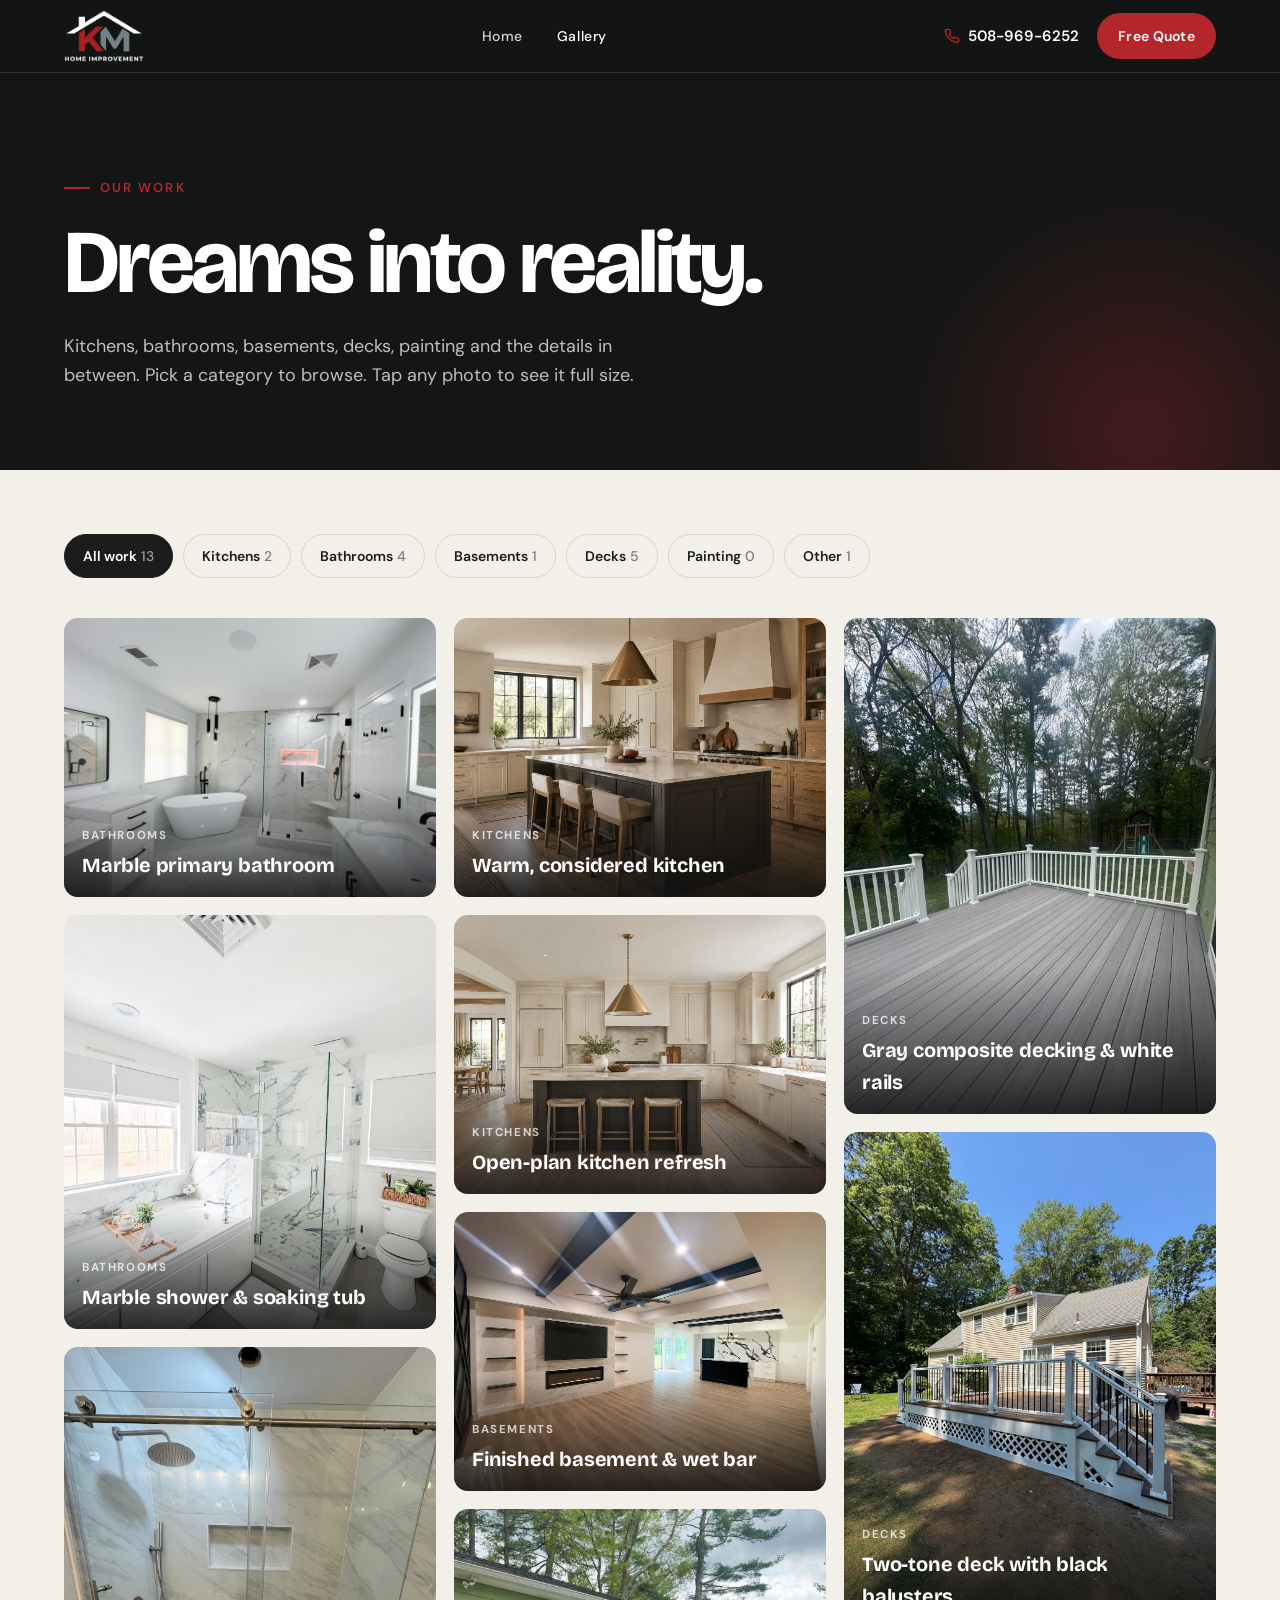
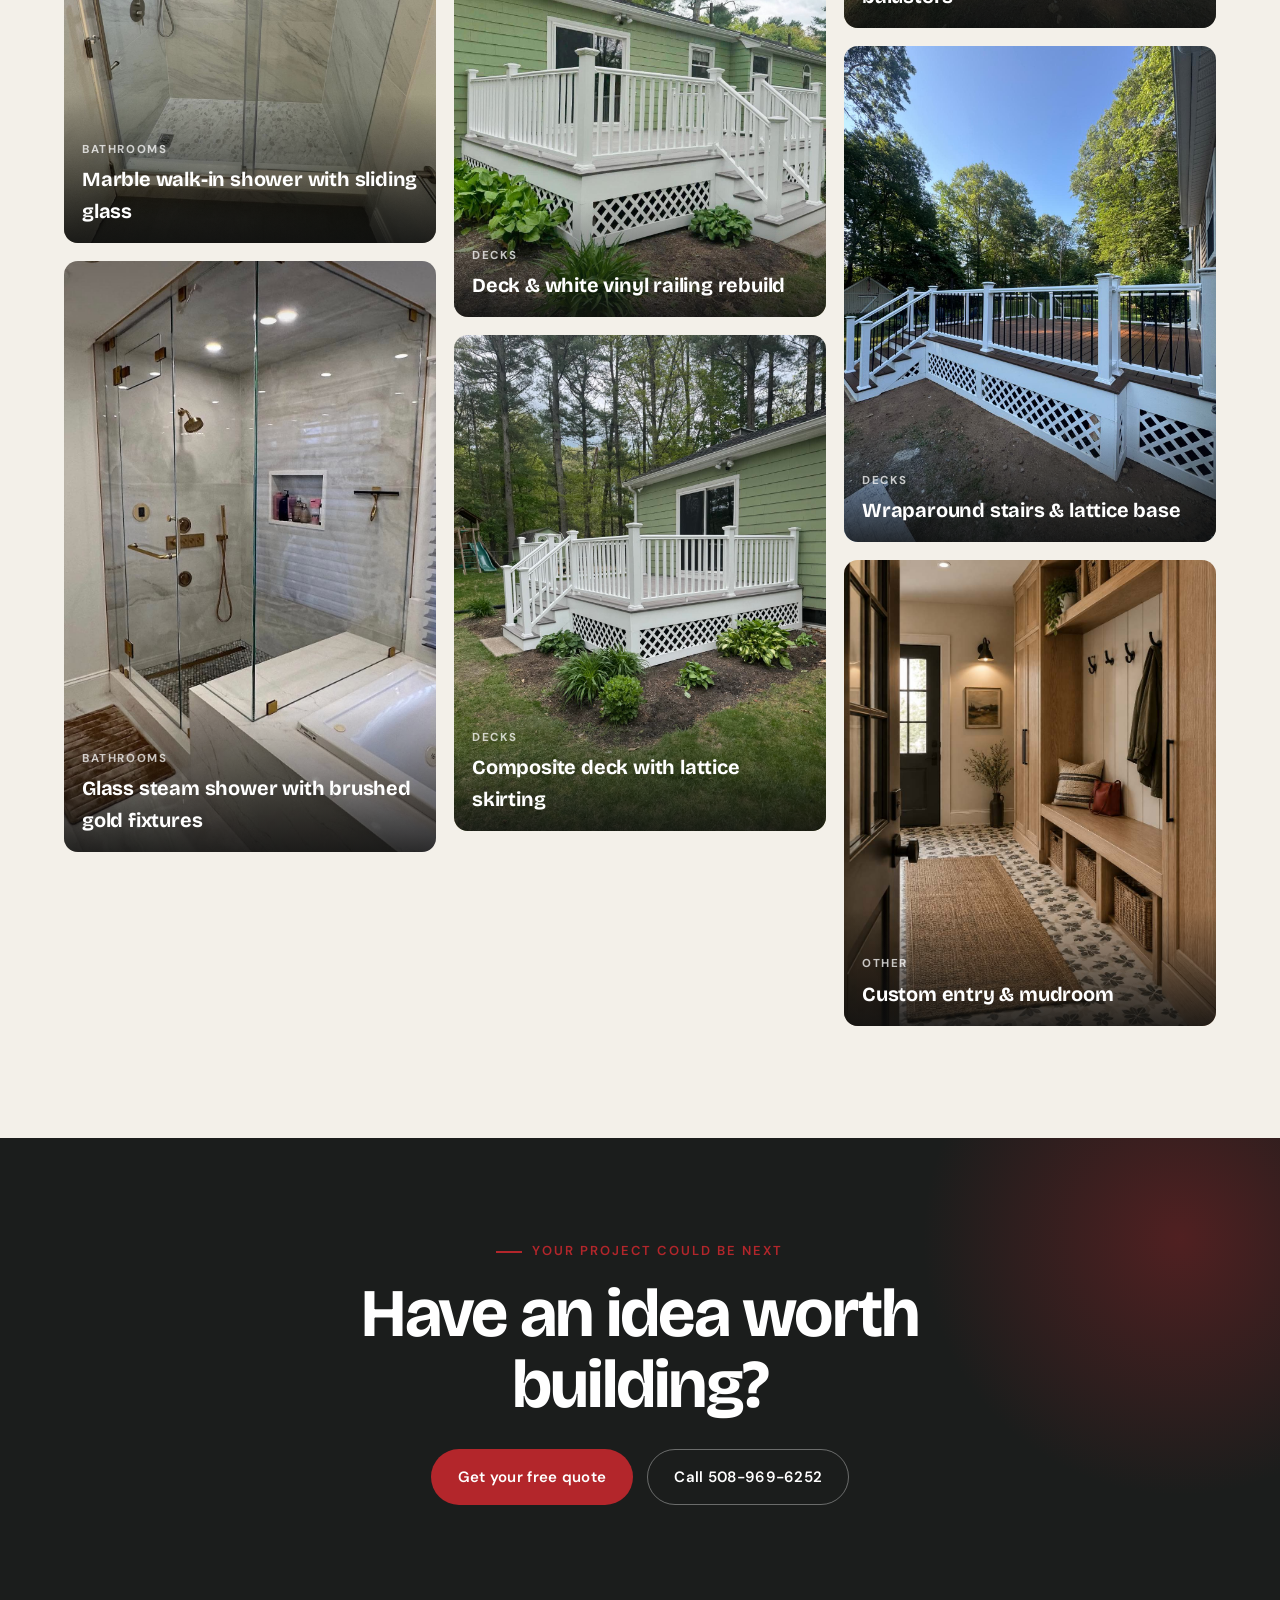
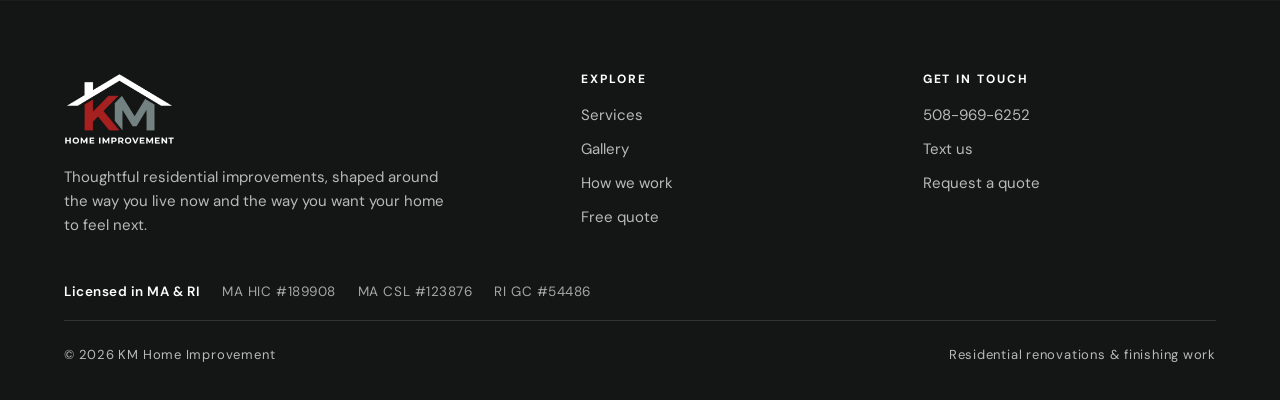
==== commit 6ca0d0f5: "Add gold-fixture glass shower to bathroom gallery Co-Authored-By: Claude Opus 5.5 <noreply@anthropic" ====
--- a/gallery.html
+++ b/gallery.html
@@ -12,7 +12,7 @@
   <link rel="preconnect" href="https://fonts.googleapis.com">
   <link rel="preconnect" href="https://fonts.gstatic.com" crossorigin>
   <link href="https://fonts.googleapis.com/css2?family=Bricolage+Grotesque:opsz,wght@12..96,600;12..96,700&family=DM+Sans:opsz,wght@9..40,400;9..40,500;9..40,600;9..40,700&display=swap" rel="stylesheet">
-  <link rel="stylesheet" href="/css/style.css?v=1103160652">
+  <link rel="stylesheet" href="/css/style.css?v=1103170216">
   <script>window.va=window.va||function(){(window.vaq=window.vaq||[]).push(arguments)};</script>
   <script defer src="/_vercel/insights/script.js"></script>
 </head>
@@ -117,7 +117,7 @@
   <button class="lb-btn lb-next" aria-label="Next photo"><svg viewBox="0 0 24 24" fill="none" stroke="currentColor" stroke-width="2" stroke-linecap="round" stroke-linejoin="round"><path d="M9 6l6 6-6 6"/></svg></button>
 </div>
 
-<script src="/js/site.js?v=1103160652"></script>
-<script src="/js/gallery.js?v=1103160652"></script>
+<script src="/js/site.js?v=1103170216"></script>
+<script src="/js/gallery.js?v=1103170216"></script>
 </body>
 </html>
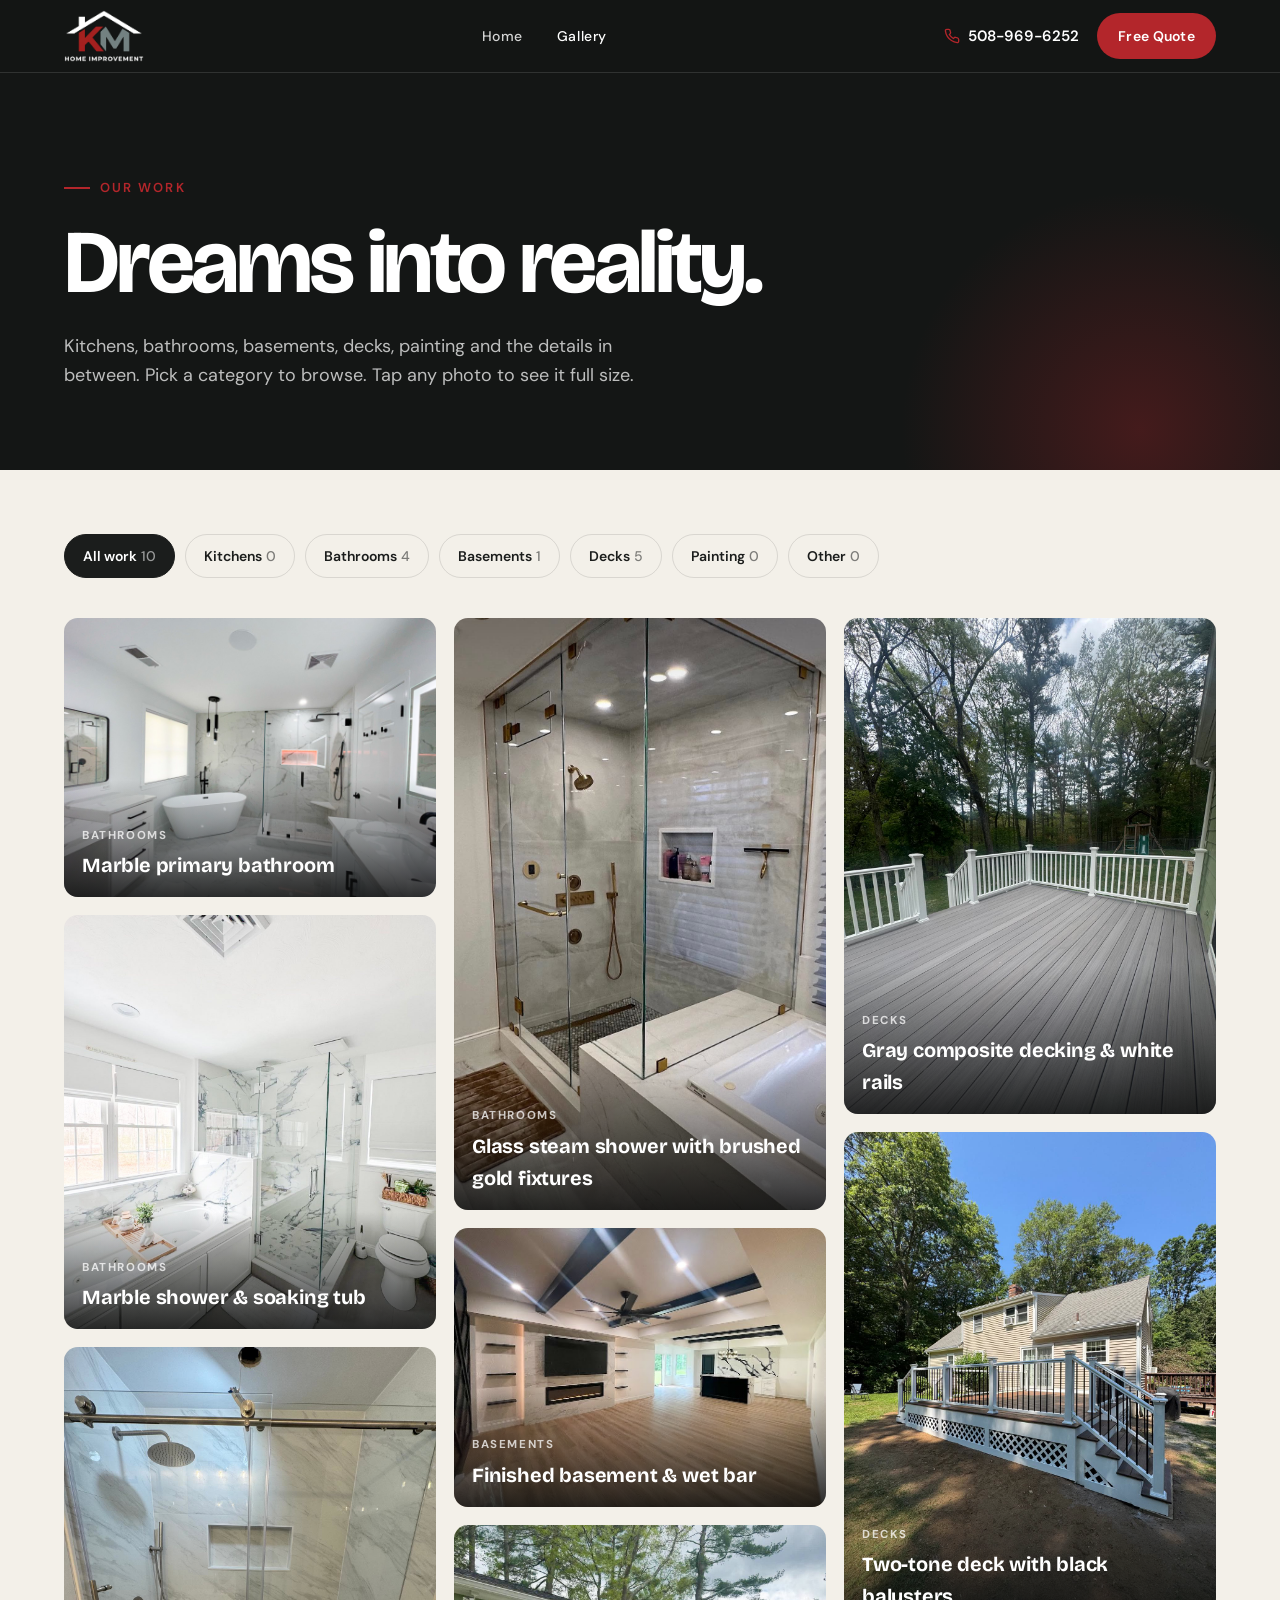
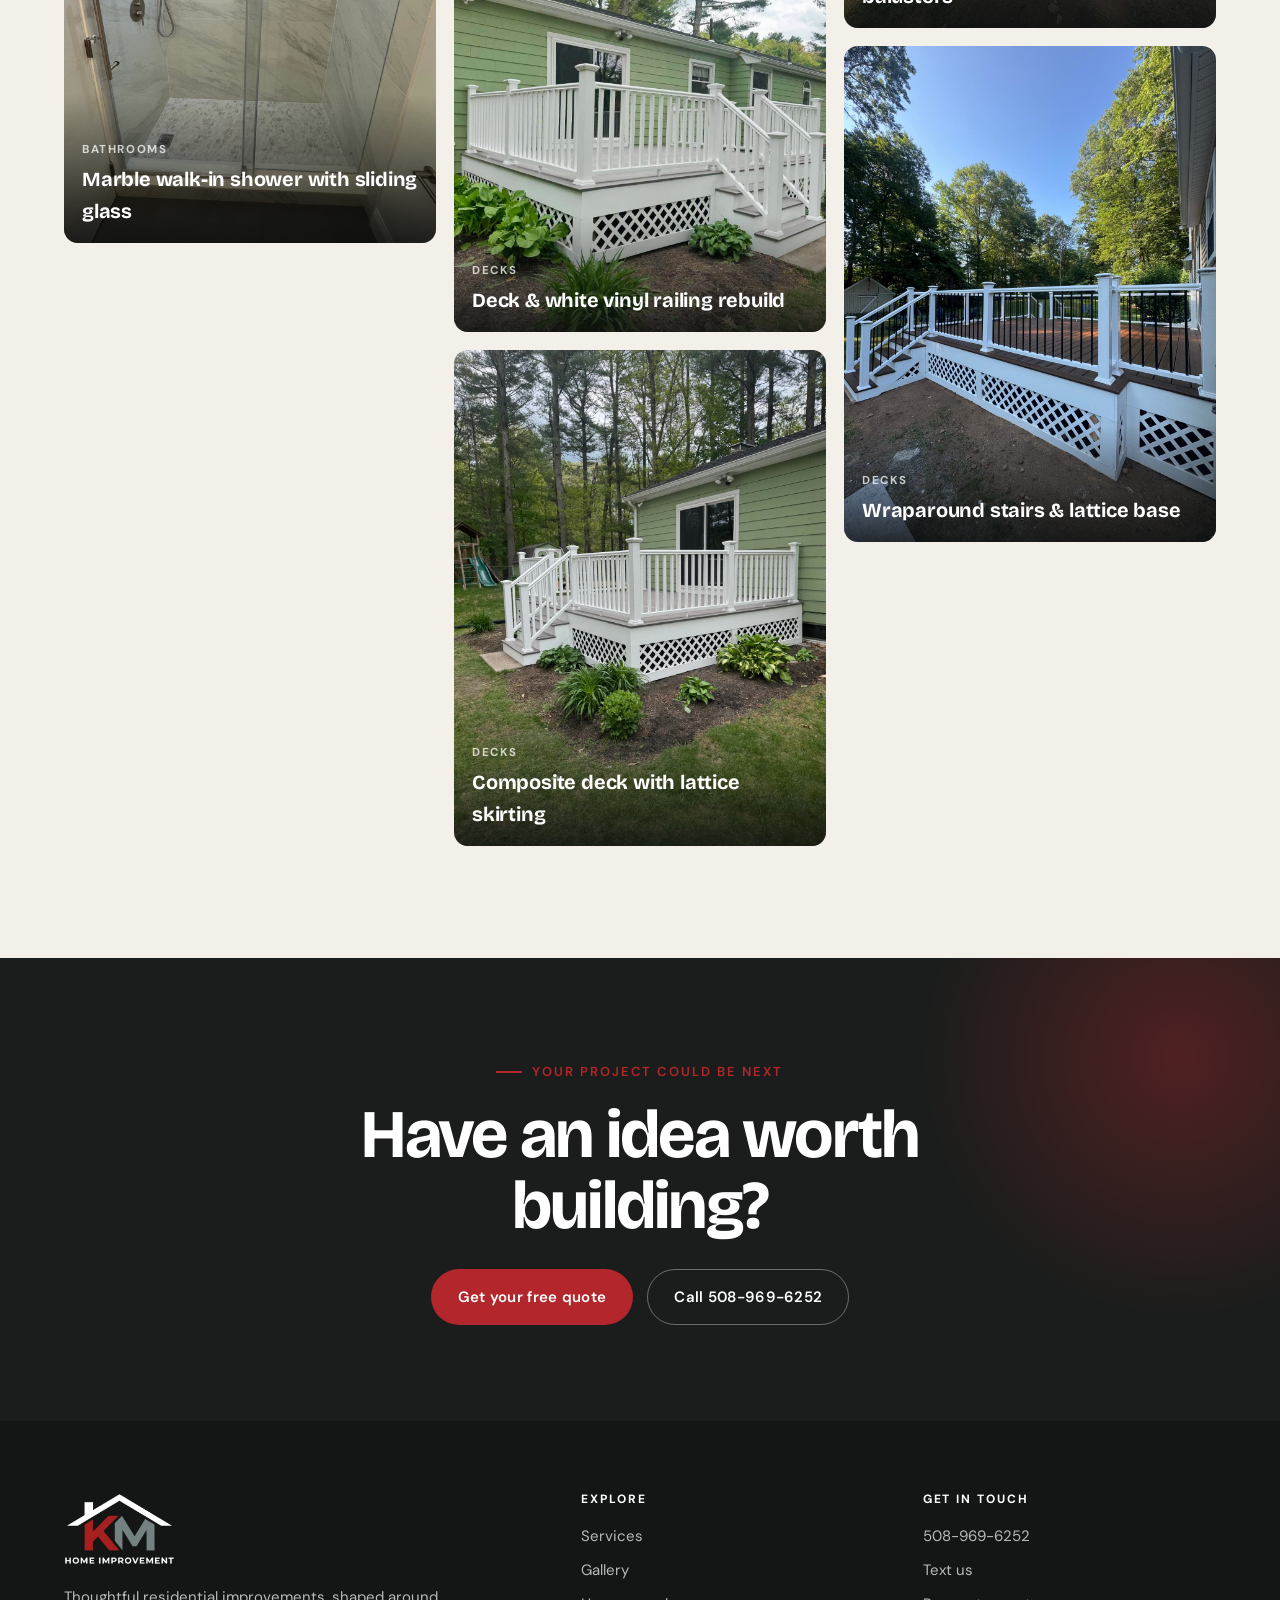
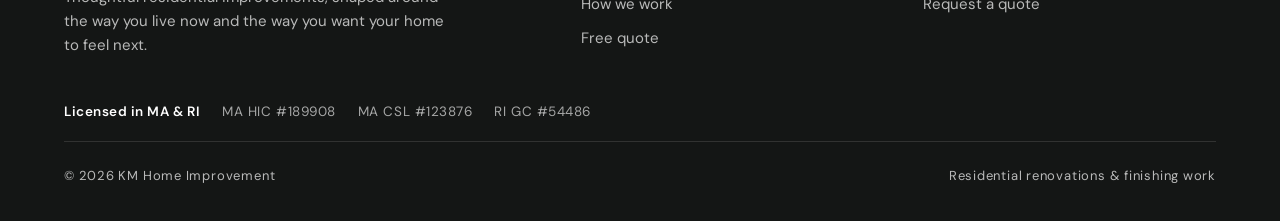
==== commit facd021a: "Remove AI placeholder photos (kitchen, entry) from home and gallery Co-Authored-By: Claude Opus 5.5 " ====
--- a/gallery.html
+++ b/gallery.html
@@ -6,13 +6,13 @@
   <title>Gallery | KM Home Improvement</title>
   <meta name="description" content="Our work: kitchens, bathrooms, basements, decks, painting and more by KM Home Improvement. Call 508-969-6252 for a free quote.">
   <meta property="og:title" content="Our Work | KM Home Improvement">
-  <meta property="og:image" content="/images/kitchen.jpg">
+  <meta property="og:image" content="/images/bathroom-real.jpg">
   <meta name="theme-color" content="#141615">
   <link rel="icon" type="image/png" href="/images/favicon.png">
   <link rel="preconnect" href="https://fonts.googleapis.com">
   <link rel="preconnect" href="https://fonts.gstatic.com" crossorigin>
   <link href="https://fonts.googleapis.com/css2?family=Bricolage+Grotesque:opsz,wght@12..96,600;12..96,700&family=DM+Sans:opsz,wght@9..40,400;9..40,500;9..40,600;9..40,700&display=swap" rel="stylesheet">
-  <link rel="stylesheet" href="/css/style.css?v=1103170216">
+  <link rel="stylesheet" href="/css/style.css?v=1103170626">
   <script>window.va=window.va||function(){(window.vaq=window.vaq||[]).push(arguments)};</script>
   <script defer src="/_vercel/insights/script.js"></script>
 </head>
@@ -117,7 +117,7 @@
   <button class="lb-btn lb-next" aria-label="Next photo"><svg viewBox="0 0 24 24" fill="none" stroke="currentColor" stroke-width="2" stroke-linecap="round" stroke-linejoin="round"><path d="M9 6l6 6-6 6"/></svg></button>
 </div>
 
-<script src="/js/site.js?v=1103170216"></script>
-<script src="/js/gallery.js?v=1103170216"></script>
+<script src="/js/site.js?v=1103170626"></script>
+<script src="/js/gallery.js?v=1103170626"></script>
 </body>
 </html>
